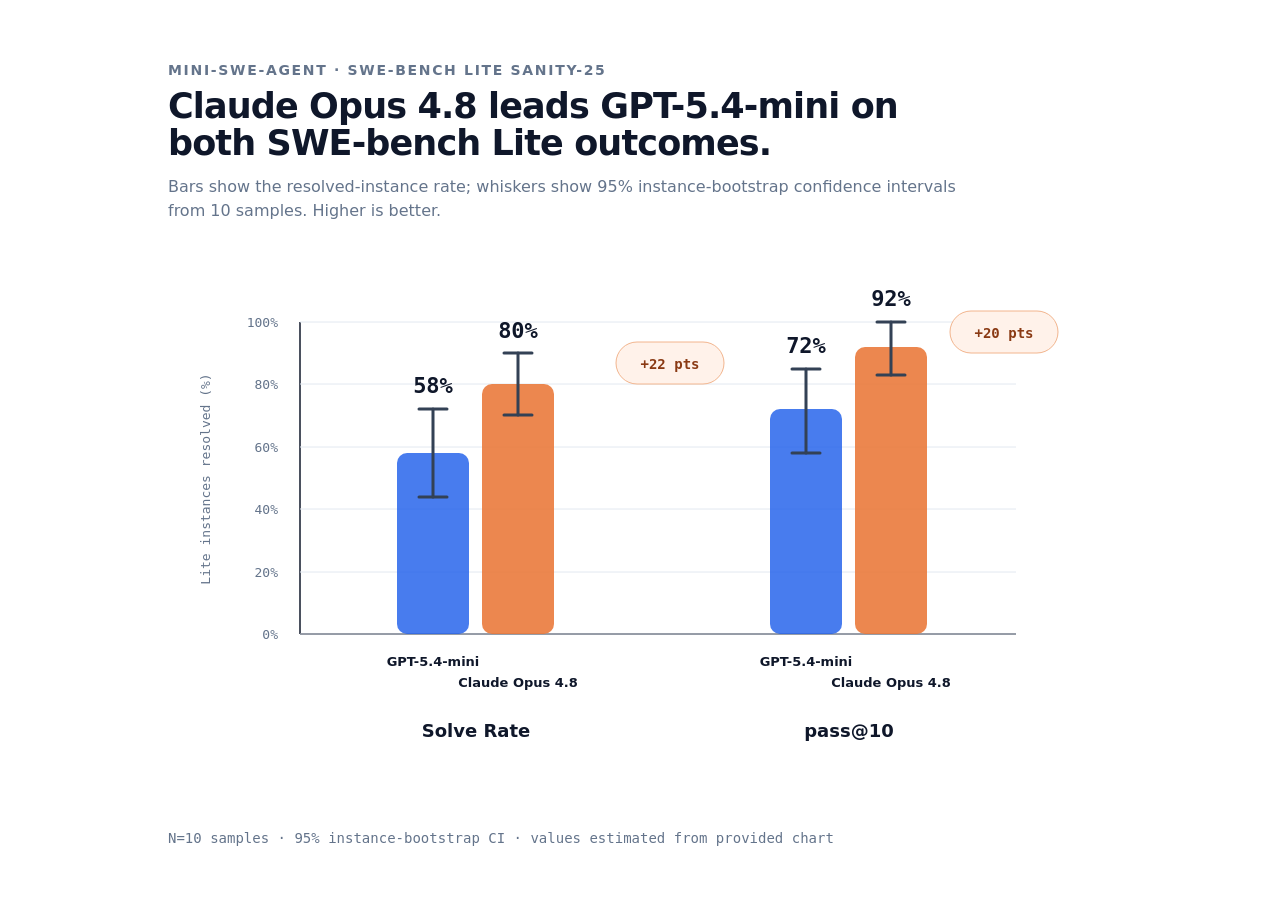
==== examples/swe_bench_lite_comparison.html @ ad3971b3 "Make benchmark example preview transparent Remove accidental page and card backgrounds from the SWE-" ====
<!doctype html>
<html lang="en">
<head>
  <meta charset="utf-8">
  <meta name="viewport" content="width=device-width, initial-scale=1">
  <title>SWE-bench Lite Model Comparison</title>
  <style>
    :root {
      --ink: #0f172a;
      --muted: #64748b;
      --faint: #94a3b8;
      --grid: #e2e8f0;
      --paper: #ffffff;
      --panel: #f8fafc;
      --gpt: #2563eb;
      --claude: #ea7a3c;
    }

    * {
      box-sizing: border-box;
    }

    body {
      margin: 0;
      min-height: 100vh;
      display: grid;
      place-items: center;
      background: transparent;
      color: var(--ink);
      font-family: Sora, Inter, ui-sans-serif, system-ui, -apple-system, BlinkMacSystemFont, "Segoe UI", sans-serif;
    }

    .card {
      width: 1040px;
      padding: 42px 48px 34px;
      background: transparent;
      border: 0;
      border-radius: 0;
      box-shadow: none;
    }

    .eyebrow {
      margin: 0 0 10px;
      color: var(--muted);
      font-size: 14px;
      font-weight: 700;
      letter-spacing: 0.12em;
      text-transform: uppercase;
    }

    h1 {
      margin: 0;
      max-width: 800px;
      font-size: 35px;
      line-height: 1.06;
      letter-spacing: -0.025em;
      font-weight: 800;
    }

    .subtitle {
      margin: 13px 0 28px;
      max-width: 820px;
      color: var(--muted);
      font-size: 16px;
      line-height: 1.45;
    }

    svg {
      display: block;
      width: 100%;
      height: auto;
    }

    .axis,
    .tick,
    .value,
    .metric,
    .model,
    .footer,
    .delta {
      font-variant-numeric: tabular-nums;
    }

    .axis {
      fill: var(--muted);
      font-size: 13px;
      font-family: "DM Mono", ui-monospace, SFMono-Regular, Menlo, monospace;
    }

    .tick {
      fill: var(--muted);
      font-size: 13px;
      font-family: "DM Mono", ui-monospace, SFMono-Regular, Menlo, monospace;
    }

    .metric {
      fill: var(--ink);
      font-size: 18px;
      font-weight: 800;
    }

    .model {
      fill: var(--ink);
      font-size: 13px;
      font-weight: 700;
    }

    .value {
      fill: var(--ink);
      font-size: 22px;
      font-weight: 800;
      font-family: "DM Mono", ui-monospace, SFMono-Regular, Menlo, monospace;
    }

    .delta {
      fill: #8a3a14;
      font-size: 14px;
      font-weight: 800;
      font-family: "DM Mono", ui-monospace, SFMono-Regular, Menlo, monospace;
    }

    .footer {
      margin: 20px 0 0;
      color: var(--muted);
      font-size: 14px;
      font-family: "DM Mono", ui-monospace, SFMono-Regular, Menlo, monospace;
    }
  </style>
</head>
<body>
  <main class="card">
    <p class="eyebrow">mini-SWE-agent · SWE-bench Lite sanity-25</p>
    <h1>Claude Opus 4.8 leads GPT-5.4-mini on both SWE-bench Lite outcomes.</h1>
    <p class="subtitle">Bars show the resolved-instance rate; whiskers show 95% instance-bootstrap confidence intervals from 10 samples. Higher is better.</p>

    <svg viewBox="0 0 944 560" role="img" aria-labelledby="title desc" xmlns="http://www.w3.org/2000/svg">
      <title id="title">SWE-bench Lite comparison between GPT-5.4-mini and Claude Opus 4.8</title>
      <desc id="desc">Grouped bar chart. GPT-5.4-mini scores 58 percent solve rate and 72 percent pass at 10. Claude Opus 4.8 scores 80 percent solve rate and 92 percent pass at 10. Confidence intervals are shown for each value.</desc>

      <line x1="132" y1="384" x2="848" y2="384" stroke="#0f172a" stroke-width="1.5" />
      <line x1="132" y1="72" x2="132" y2="384" stroke="#0f172a" stroke-width="1.5" />

      <line x1="132" y1="384" x2="848" y2="384" stroke="#e2e8f0" stroke-width="1" />
      <line x1="132" y1="322" x2="848" y2="322" stroke="#e2e8f0" stroke-width="1" />
      <line x1="132" y1="259" x2="848" y2="259" stroke="#e2e8f0" stroke-width="1" />
      <line x1="132" y1="197" x2="848" y2="197" stroke="#e2e8f0" stroke-width="1" />
      <line x1="132" y1="134" x2="848" y2="134" stroke="#e2e8f0" stroke-width="1" />
      <line x1="132" y1="72" x2="848" y2="72" stroke="#e2e8f0" stroke-width="1" />

      <text class="tick" x="110" y="389" text-anchor="end">0%</text>
      <text class="tick" x="110" y="327" text-anchor="end">20%</text>
      <text class="tick" x="110" y="264" text-anchor="end">40%</text>
      <text class="tick" x="110" y="202" text-anchor="end">60%</text>
      <text class="tick" x="110" y="139" text-anchor="end">80%</text>
      <text class="tick" x="110" y="77" text-anchor="end">100%</text>
      <text class="axis" x="42" y="229" transform="rotate(-90 42 229)" text-anchor="middle">Lite instances resolved (%)</text>

      <rect x="229" y="203" width="72" height="181" rx="10" fill="#2563eb" opacity="0.84" />
      <line x1="265" y1="247" x2="265" y2="159" stroke="#334155" stroke-width="3" stroke-linecap="round" />
      <line x1="251" y1="247" x2="279" y2="247" stroke="#334155" stroke-width="3" stroke-linecap="round" />
      <line x1="251" y1="159" x2="279" y2="159" stroke="#334155" stroke-width="3" stroke-linecap="round" />
      <text class="value" x="265" y="143" text-anchor="middle">58%</text>
      <text class="model" x="265" y="416" text-anchor="middle" fill="#2563eb">GPT-5.4-mini</text>

      <rect x="314" y="134" width="72" height="250" rx="10" fill="#ea7a3c" opacity="0.9" />
      <line x1="350" y1="165" x2="350" y2="103" stroke="#334155" stroke-width="3" stroke-linecap="round" />
      <line x1="336" y1="165" x2="364" y2="165" stroke="#334155" stroke-width="3" stroke-linecap="round" />
      <line x1="336" y1="103" x2="364" y2="103" stroke="#334155" stroke-width="3" stroke-linecap="round" />
      <text class="value" x="350" y="88" text-anchor="middle">80%</text>
      <text class="model" x="350" y="437" text-anchor="middle" fill="#ea7a3c">Claude Opus 4.8</text>

      <rect x="448" y="92" width="108" height="42" rx="21" fill="#fff2ea" stroke="#f2b58e" />
      <text class="delta" x="502" y="119" text-anchor="middle">+22 pts</text>

      <text class="metric" x="308" y="487" text-anchor="middle">Solve Rate</text>

      <rect x="602" y="159" width="72" height="225" rx="10" fill="#2563eb" opacity="0.84" />
      <line x1="638" y1="203" x2="638" y2="119" stroke="#334155" stroke-width="3" stroke-linecap="round" />
      <line x1="624" y1="203" x2="652" y2="203" stroke="#334155" stroke-width="3" stroke-linecap="round" />
      <line x1="624" y1="119" x2="652" y2="119" stroke="#334155" stroke-width="3" stroke-linecap="round" />
      <text class="value" x="638" y="103" text-anchor="middle">72%</text>
      <text class="model" x="638" y="416" text-anchor="middle" fill="#2563eb">GPT-5.4-mini</text>

      <rect x="687" y="97" width="72" height="287" rx="10" fill="#ea7a3c" opacity="0.9" />
      <line x1="723" y1="125" x2="723" y2="72" stroke="#334155" stroke-width="3" stroke-linecap="round" />
      <line x1="709" y1="125" x2="737" y2="125" stroke="#334155" stroke-width="3" stroke-linecap="round" />
      <line x1="709" y1="72" x2="737" y2="72" stroke="#334155" stroke-width="3" stroke-linecap="round" />
      <text class="value" x="723" y="56" text-anchor="middle">92%</text>
      <text class="model" x="723" y="437" text-anchor="middle" fill="#ea7a3c">Claude Opus 4.8</text>

      <rect x="782" y="61" width="108" height="42" rx="21" fill="#fff2ea" stroke="#f2b58e" />
      <text class="delta" x="836" y="88" text-anchor="middle">+20 pts</text>

      <text class="metric" x="681" y="487" text-anchor="middle">pass@10</text>
    </svg>

    <p class="footer">N=10 samples · 95% instance-bootstrap CI · values estimated from provided chart</p>
  </main>
</body>
</html>
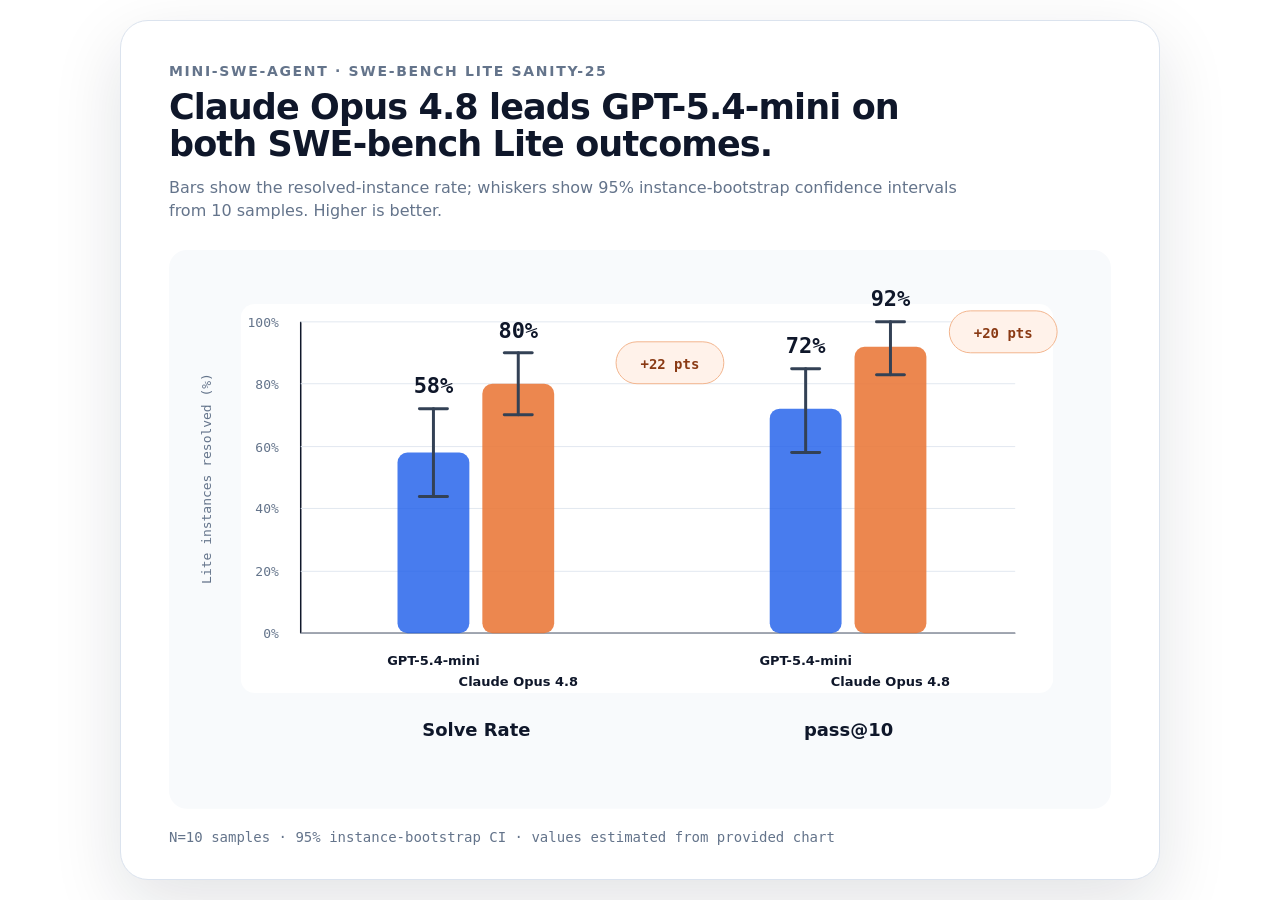
==== commit 6f70b5cc: "Add README visual gallery Showcase benchmark, complex plot, and poster examples at the top of the RE" ====
--- a/examples/swe_bench_lite_comparison.html
+++ b/examples/swe_bench_lite_comparison.html
@@ -33,10 +33,10 @@
     .card {
       width: 1040px;
       padding: 42px 48px 34px;
-      background: transparent;
-      border: 0;
-      border-radius: 0;
-      box-shadow: none;
+      background: var(--paper);
+      border: 1px solid #dbe3ee;
+      border-radius: 28px;
+      box-shadow: 0 24px 70px rgba(15, 23, 42, 0.12);
     }
 
     .eyebrow {
@@ -137,6 +137,9 @@
       <title id="title">SWE-bench Lite comparison between GPT-5.4-mini and Claude Opus 4.8</title>
       <desc id="desc">Grouped bar chart. GPT-5.4-mini scores 58 percent solve rate and 72 percent pass at 10. Claude Opus 4.8 scores 80 percent solve rate and 92 percent pass at 10. Confidence intervals are shown for each value.</desc>
 
+      <rect x="0" y="0" width="944" height="560" rx="18" fill="#f8fafc" />
+      <rect x="72" y="54" width="814" height="390" rx="14" fill="#ffffff" />
+
       <line x1="132" y1="384" x2="848" y2="384" stroke="#0f172a" stroke-width="1.5" />
       <line x1="132" y1="72" x2="132" y2="384" stroke="#0f172a" stroke-width="1.5" />
 
